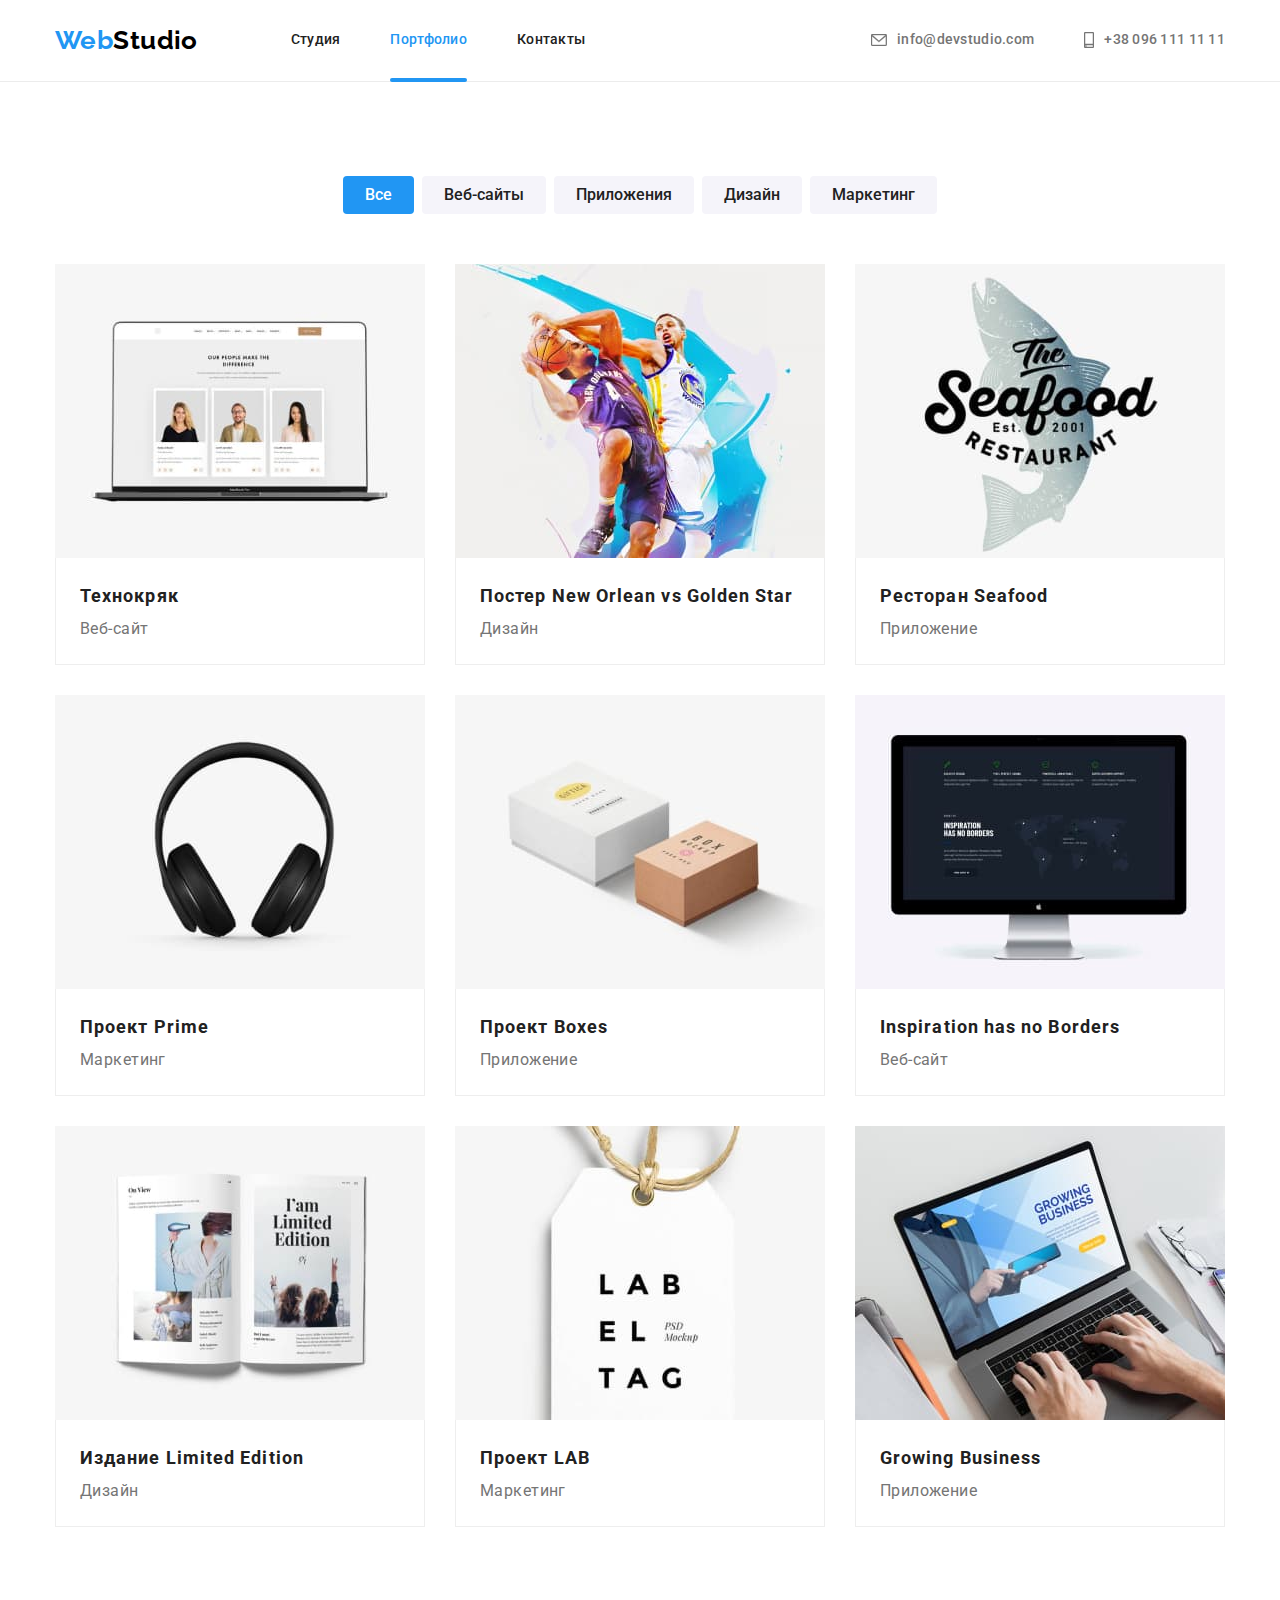
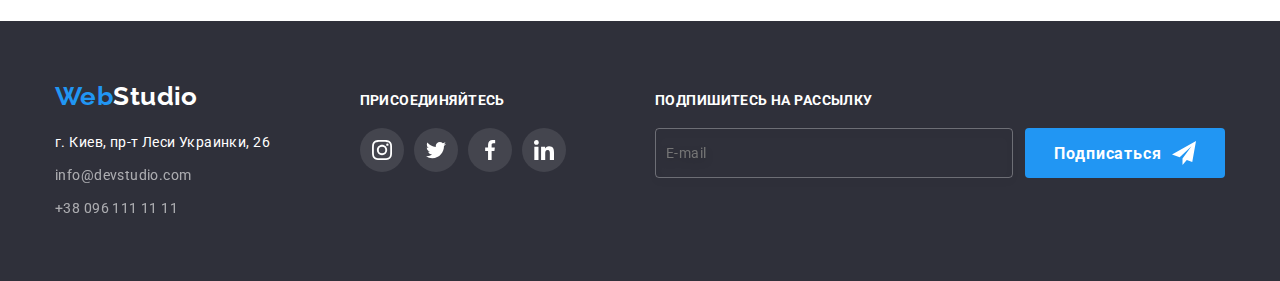
==== portfolio.html @ 37ca89a7 "Добавляет файлы из ДЗ№6" ====
<!DOCTYPE html>
<html lang="ru">
  <head>
    <meta charset="UTF-8" />
    <meta http-equiv="X-UA-Compatible" content="IE=edge" />
    <meta name="viewport" content="width=device-width, initial-scale=1.0" />
    <title>Портфолио</title>
    <link
      rel="stylesheet"
      href="https://cdnjs.cloudflare.com/ajax/libs/modern-normalize/1.0.0/modern-normalize.min.css"
    />
    <link rel="preconnect" href="https://fonts.gstatic.com" />
    <link
      href="https://fonts.googleapis.com/css2?family=Raleway:wght@700&family=Roboto:wght@400;500;700;900&display=swap"
      rel="stylesheet"
    />
    <link rel="stylesheet" href="./css/styles.css" />
  </head>
  <body>
    <header class="header">
      <div class="container">
        <nav class="nav">
          <a class="header-logo link" href="./index.html"><span class="logo-color header">Web</span>Studio</a>
          <ul class="nav-menu">
            <li class="menu-item"><a class="link" href="./index.html">Студия</a></li>
            <li class="menu-item"><a class="link current" href="./portfolio.html">Портфолио</a></li>
            <li class="menu-item"><a class="link" href="">Контакты</a></li>
          </ul>
        </nav>

        <ul class="contact-menu">
          <li class="menu-item">
            <a class="link contact-link" href="mailto:info@devstudio.com">
              <svg class="contact-icons-svg" width="16" height="12">
                <use href="./images/icons/sprite.svg#icon-mail"></use>
              </svg>
              info@devstudio.com
            </a>
          </li>
          <li class="menu-item">
            <a class="link contact-link" href="tel:+380961111111">
              <svg class="contact-icons-svg" width="10" height="16">
                <use href="./images/icons/sprite.svg#icon-phone"></use>
              </svg>
              +38 096 111 11 11
            </a>
          </li>
        </ul>
      </div>
    </header>

    <main class="main">
      <section class="portfolio section">
        <div class="container">
          <h1 class="visually-hidden">Портфолио. Фильтры проектов</h1>
          <ul class="button-list">
            <li class="button-item"><button class="filters-btn all" type="button">Все</button></li>
            <li class="button-item"><button class="filters-btn" type="button">Веб-сайты</button></li>
            <li class="button-item"><button class="filters-btn" type="button">Приложения</button></li>
            <li class="button-item"><button class="filters-btn" type="button">Дизайн</button></li>
            <li class="button-item"><button class="filters-btn" type="button">Маркетинг</button></li>
          </ul>

          <ul class="list">
            <li class="item portfolio-item">
              <a class="portfolio-card-link" href="">
                <div class="portfolio-thumb">
                  <img src="./images/portfolio/1-technokryak.jpg" width="370" height="294" alt="страница веб-сайта" />
                  <div class="portfolio-overlay">
                    <p class="portfolio-overlay-text">
                      Технокряк это современная площадка распространения коронавируса. Компании используют эту платформу
                      для цифрового шпионажа и атак на защищённые сервера конкурентов.
                    </p>
                  </div>
                </div>
                <div class="project-cards">
                  <h3 class="project-subtitle">Технокряк</h3>
                  <p class="project-text">Веб-сайт</p>
                </div>
              </a>
            </li>
            <li class="item portfolio-item">
              <a class="portfolio-card-link" href="">
                <div class="portfolio-thumb">
                  <img src="./images/portfolio/2-poster.jpg" width="370" height="294" alt="постер с волейболистами" />
                  <div class="portfolio-overlay">
                    <p class="portfolio-overlay-text">
                      Технокряк это современная площадка распространения коронавируса. Компании используют эту платформу
                      для цифрового шпионажа и атак на защищённые сервера конкурентов.
                    </p>
                  </div>
                </div>
                <div class="project-cards">
                  <h3 class="project-subtitle">Постер New Orlean vs Golden Star</h3>
                  <p class="project-text">Дизайн</p>
                </div>
              </a>
            </li>
            <li class="item portfolio-item">
              <a class="portfolio-card-link" href="">
                <div class="portfolio-thumb">
                  <img src="./images/portfolio/3-restaurant.jpg" width="370" height="294" alt="логотип ресторана" />
                  <div class="portfolio-overlay">
                    <p class="portfolio-overlay-text">
                      Технокряк это современная площадка распространения коронавируса. Компании используют эту платформу
                      для цифрового шпионажа и атак на защищённые сервера конкурентов.
                    </p>
                  </div>
                </div>
                <div class="project-cards">
                  <h3 class="project-subtitle">Ресторан Seafood</h3>
                  <p class="project-text">Приложение</p>
                </div>
              </a>
            </li>
            <li class="item portfolio-item">
              <a class="portfolio-card-link" href="">
                <div class="portfolio-thumb">
                  <img src="./images/portfolio/4-project-prime.jpg" width="370" height="294" alt="наушники" />
                  <div class="portfolio-overlay">
                    <p class="portfolio-overlay-text">
                      Технокряк это современная площадка распространения коронавируса. Компании используют эту платформу
                      для цифрового шпионажа и атак на защищённые сервера конкурентов.
                    </p>
                  </div>
                </div>
                <div class="project-cards">
                  <h3 class="project-subtitle">Проект Prime</h3>
                  <p class="project-text">Маркетинг</p>
                </div>
              </a>
            </li>
            <li class="item portfolio-item">
              <a class="portfolio-card-link" href="">
                <div class="portfolio-thumb">
                  <img src="./images/portfolio/5-project-boxes.jpg" width="370" height="294" alt="две коробки" />
                  <div class="portfolio-overlay">
                    <p class="portfolio-overlay-text">
                      Технокряк это современная площадка распространения коронавируса. Компании используют эту платформу
                      для цифрового шпионажа и атак на защищённые сервера конкурентов.
                    </p>
                  </div>
                </div>
                <div class="project-cards">
                  <h3 class="project-subtitle">Проект Boxes</h3>
                  <p class="project-text">Приложение</p>
                </div>
              </a>
            </li>
            <li class="item portfolio-item">
              <a class="portfolio-card-link" href="">
                <div class="portfolio-thumb">
                  <img
                    src="./images/portfolio/6-inspiration-has-no-borders.jpg"
                    width="370"
                    height="294"
                    alt="страница сайта"
                  />
                  <div class="portfolio-overlay">
                    <p class="portfolio-overlay-text">
                      Технокряк это современная площадка распространения коронавируса. Компании используют эту платформу
                      для цифрового шпионажа и атак на защищённые сервера конкурентов.
                    </p>
                  </div>
                </div>
                <div class="project-cards">
                  <h3 class="project-subtitle">Inspiration has no Borders</h3>
                  <p class="project-text">Веб-сайт</p>
                </div>
              </a>
            </li>
            <li class="item portfolio-item">
              <a class="portfolio-card-link" href="">
                <div class="portfolio-thumb">
                  <img
                    src="./images/portfolio/7-limited-edition.jpg"
                    width="370"
                    height="294"
                    alt="развернутая книга"
                  />
                  <div class="portfolio-overlay">
                    <p class="portfolio-overlay-text">
                      Технокряк это современная площадка распространения коронавируса. Компании используют эту платформу
                      для цифрового шпионажа и атак на защищённые сервера конкурентов.
                    </p>
                  </div>
                </div>
                <div class="project-cards">
                  <h3 class="project-subtitle">Издание Limited Edition</h3>
                  <p class="project-text">Дизайн</p>
                </div>
              </a>
            </li>
            <li class="item portfolio-item">
              <a class="portfolio-card-link" href="">
                <div class="portfolio-thumb">
                  <img src="./images/portfolio/8-project-lab.jpg" width="370" height="294" alt="карточка проекта" />
                  <div class="portfolio-overlay">
                    <p class="portfolio-overlay-text">
                      Технокряк это современная площадка распространения коронавируса. Компании используют эту платформу
                      для цифрового шпионажа и атак на защищённые сервера конкурентов.
                    </p>
                  </div>
                </div>
                <div class="project-cards">
                  <h3 class="project-subtitle">Проект LAB</h3>
                  <p class="project-text">Маркетинг</p>
                </div>
              </a>
            </li>
            <li class="item portfolio-item">
              <a class="portfolio-card-link" href="">
                <div class="portfolio-thumb">
                  <img
                    src="./images/portfolio/9-growing-business.jpg"
                    width="370"
                    height="294"
                    alt="работа за ноутбуком"
                  />
                  <div class="portfolio-overlay">
                    <p class="portfolio-overlay-text">
                      Технокряк это современная площадка распространения коронавируса. Компании используют эту платформу
                      для цифрового шпионажа и атак на защищённые сервера конкурентов.
                    </p>
                  </div>
                </div>
                <div class="project-cards">
                  <h3 class="project-subtitle">Growing Business</h3>
                  <p class="project-text">Приложение</p>
                </div>
              </a>
            </li>
          </ul>
        </div>
      </section>
    </main>
    <footer class="footer">
      <div class="container footer-box">
        <div class="footer-contact-block">
          <a class="footer-logo link" href="./index.html"><span class="logo-color footer">Web</span>Studio</a>
          <address>
            <ul class="footer-contacts">
              <li class="contacts-item">
                <a class="link" href="https://goo.gl/maps/YKfrbPaqu9JPs9dHA" target="_blank" rel="noopener noreferrer">
                  г. Киев, пр-т Леси Украинки, 26
                </a>
              </li>
              <li class="contacts-item">
                <a class="link" href="mailto:info@devstudio.com">info@devstudio.com</a>
              </li>
              <li class="contacts-item">
                <a class="link" href="tel:+380961111111">+38 096 111 11 11</a>
              </li>
            </ul>
          </address>
        </div>
        <div class="footer-social-icons">
          <p class="footer-title">присоединяйтесь</p>
          <ul class="social-icons">
            <li class="social-icons-item">
              <a href="" class="social-icons-link" target="_blank" rel="noopener noreferrer">
                <svg class="social-icons-svg">
                  <use href="./images/icons/sprite.svg#icon-instagram"></use>
                </svg>
              </a>
            </li>
            <li class="social-icons-item">
              <a href="" class="social-icons-link" target="_blank" rel="noopener noreferrer">
                <svg class="social-icons-svg">
                  <use href="./images/icons/sprite.svg#icon-twitter"></use>
                </svg>
              </a>
            </li>
            <li class="social-icons-item">
              <a href="" class="social-icons-link" target="_blank" rel="noopener noreferrer">
                <svg class="social-icons-svg">
                  <use href="./images/icons/sprite.svg#icon-facebook"></use>
                </svg>
              </a>
            </li>
            <li class="social-icons-item">
              <a href="" class="social-icons-link" target="_blank" rel="noopener noreferrer">
                <svg class="social-icons-svg">
                  <use href="./images/icons/sprite.svg#icon-linkedin"></use>
                </svg>
              </a>
            </li>
          </ul>
        </div>

        <form class="footer-form">
          <label class="footer-form-text" for="email">Подпишитесь на рассылку</label>
          <input
            class="footer-form-input"
            type="email"
            name="email"
            placeholder="E-mail"
            id="email"
            autocomplete="off"
          />
          <button class="footer-form-btn button" type="submit">
            Подписаться
            <svg class="footer-form-svg">
              <use href="./images/icons/sprite.svg#icon-send"></use>
            </svg>
          </button>
        </form>
      </div>
    </footer>
  </body>
</html>
---- css/styles.css ----
:root {
  --primary-background-color: #ffffff;
  --secondary-background-color: #2f303a;
  --accent-background-color: #f5f4fa;
  --primary-text-color: #212121;
  --secondary-text-color: #757575;
  --accent-text-color: #ffffff;
  --accent-color: #2196f3;
  --secondary-accent-color: #000000;
  --icons-color: #AFB1B8;
  --duration: 250ms;
  --timing-function: cubic-bezier(0.4, 0, 0.2, 1);
}

html {
  box-sizing: border-box;
}

*,
*::before,
*::after {
  box-sizing: inherit;
}

body {
  background-color: var(--primary-background-color);
  color: var(--primary-text-color);
  font-family: Roboto; sans-serif;
  font-size: 14px;
  letter-spacing: 0.03em;
}

h1, h2, h3, p, ul {
  margin: 0;
  padding: 0;
  list-style: none;
}

.container {
  width: 1200px;
  padding: 0 15px;
  margin: 0 auto;
}
img {
  display: block;
  max-width: 100%;
  height: auto;
}
.section {
  padding: 94px 0;
}
.list {
  display: flex;
  flex-wrap: wrap;
  margin-left: -30px;
  margin-top: -30px;
}
.item {
  margin-left: 30px;
  margin-top: 30px;
}

.button {
  background-color: var(--accent-color);
  color: var(--accent-text-color);
  font-weight: 700;
  font-size: 16px;
  line-height: 1.87;
  align-items: center;
  letter-spacing: 0.06em;
  border-radius: 4px;
  min-width: 200px;
  border: none;
  cursor: pointer;

  transform: scale(1);

  transition-property: box-shadow, transform;
  transition-duration: var(--duration);
  transition-timing-function: var(--timing-function);
}
.button:active {
  transform: scale(0.9);
}

/* Скрытые заголовки студия + портфолио */
.visually-hidden {
  position: absolute !important;
  clip: rect(1px 1px 1px 1px);
  clip: rect(1px, 1px, 1px, 1px);
  padding: 0 !important;
  border: 0 !important;
  height: 1px !important;
  width: 1px !important;
  overflow: hidden;
}

/* WebStudio */

/* header */
.header {
  border-bottom: 1px solid #ECECEC;
}

.header .container {
  display: flex;
}
.nav,
.nav-menu,
.contact-menu {
  display: inline-flex;
  align-items: center;
}
.menu-item:not(:last-child) {
  margin-right: 50px;
}
.contact-menu {
  margin-left: auto;
}
.contact-link {
  display: flex;
  align-items: center;
 }
.contact-icons-svg {
  fill: var(--secondary-text-color);
  margin-right: 10px;
  stroke: currentColor;
}

.header-logo {
  color: var(--secondary-accent-color);
  font-family: Raleway;
  font-weight: 700;
  font-size: 26px;
  line-height: 1.19;
  margin-right: 93px;
  padding: 25px 0px;
}
.logo-color.header {
  color: var(--accent-color);
  border: none;
}
.nav-menu .link {
  color: var(--primary-text-color);
}
.contact-menu .link {
  color: var(--secondary-text-color);
}
.nav-menu .link,
.contact-menu .link {
  display: inline-flex;
  padding: 32px 0;
  font-weight: 500;
  line-height: 1.14;
  letter-spacing: 0.02em; 
}

/* section hero */
.hero {
  background-color: var(--secondary-background-color);
  text-align: center;
  padding-top: 200px;
  padding-bottom: 200px;

  height: 600px;
  max-width: 1600px;
  margin-left: auto;
  margin-right: auto;
  background-image: linear-gradient(
    to right,
    rgba(47, 48, 58, 0.4),
    rgba(47, 48, 58, 0.4)
  ),
  url(../images/studio/img-overlay.jpg);
  background-repeat: no-repeat;
  background-position: center;
  background-size: cover;
}
.hero-title {
  color: var(--accent-text-color);
  font-weight: 900;
  font-size: 44px;
  line-height: 1.36;
  letter-spacing: 0.06em;
  text-transform: uppercase;
  margin-bottom: 30px;
}
.hero-btn {
  padding: 10px 34px;
}

/* section features */
.features-item {
  flex-basis: calc((100% - 4 * 30px) / 4);
}
.features-item::before {
  display: block;
  content: "";
  width: 270px;
  height: 120px; 
  background-color: var(--accent-background-color);
  border-radius: 4px;
  margin-bottom: 30px;
  background-repeat: no-repeat;
  background-size: auto;
  background-position: center;
}
.features-item:nth-child(1)::before {
  background-image: url(../images/icons/antenna.svg);
}
.features-item:nth-child(2)::before {
  background-image: url(../images/icons/clock.svg);
}
.features-item:nth-child(3)::before {
  background-image: url(../images/icons/diagram.svg);
}
.features-item:nth-child(4)::before {
  background-image: url(../images/icons/astronaut.svg);
}

.features-subtitle {
  font-weight: 700;
  font-size: 14px;
  line-height: 1.14;
  text-transform: uppercase;
  margin-bottom: 10px;
}
.features-text {
  color: var(--secondary-text-color);
  line-height: 1.71;  
}

/* working */
.working {
  padding-top: 0;
}
.working-item {
  flex-basis: calc((100% - 3 * 30px) / 3);
}
.working-title {
  font-size: 36px;
  line-height: 1.17;
  text-align: center;
  margin-bottom: 50px;
}

.working-thumb {
  position: relative;
}

.working-thumb-text {
  position: absolute;
  bottom: 0;

  width: 100%;
  height: 70px;

  display: flex;
  align-items: center;
  justify-content: center;

  background: rgba(47, 48, 58, 0.8);
}

.working-text {
  font-weight: 700;
  line-height: 1.14;
  text-transform: uppercase;

  color:var(--accent-text-color);
}


/* team */
.team {
  background-color: var(--accent-background-color);
  text-align: center;
}
.team-title {
  font-weight: 700;
  font-size: 36px;
  line-height: 1.17;
  margin-bottom: 50px;
}
.team-item {
  flex-basis: calc((100% - 4 * 30px) / 4);
  box-shadow: 0px 1px 3px rgba(0, 0, 0, 0.12), 0px 1px 1px rgba(0, 0, 0, 0.14), 0px 2px 1px rgba(0, 0, 0, 0.2);
  border-radius: 0px 0px 4px 4px;
  background-color: var(--primary-background-color);
}

.team-cards {
  padding: 30px 0px;
}
.team-subtitle {
  font-weight: 500;
  font-size: 16px;
  line-height: 1.19;
  margin-bottom: 10px;
}
.team-text {
  color: var(--secondary-text-color);
  font-size: 16px;
  line-height: 1.19;
  margin-bottom: 16px;
}
.social-icons {
  display: inline-flex;
}
.social-icons-item:not(:last-child) {
  margin-right: 10px;
}
.social-icons-link {
  display:flex;
  justify-content: center;
  align-items: center;
  width: 44px;
  height: 44px;
  border-radius: 50%;
  background-color: var(--primary-background-color);

  transition-property: background-color;
  transition-duration: var(--duration);
  transition-timing-function: var(--timing-function);
}

.social-icons-link:hover, 
.social-icons-link:focus {
  background-color: var(--accent-color);
} 
.social-icons-svg {
  width: 20px;
  height: 20px;
  fill: var(--icons-color);

  transition-property: fill;
  transition-duration: var(--duration);
  transition-timing-function: var(--timing-function);
}

.social-icons-link:hover .social-icons-svg,
.social-icons-link:focus .social-icons-svg {
  fill: var(--accent-text-color);
}

/* clients */
.client-title {
  font-weight: 700;
  font-size: 36px;
  line-height: 1.17;
  text-align: center;
  letter-spacing: 0.03em;
  margin-bottom: 50px;
}
.client-icons {
  display: inline-flex;
}
.client-icons-item:not(:last-child) {
  margin-right: 30px;
}

.client-icons-link {
  display: flex;
  justify-content: center;
  align-items: center;
  width: 170px;
  height: 92px;
  border: 1px solid var(--icons-color);
  border-radius: 4px;
  
  transition-property: border-color;
  transition-duration: var(--duration);
  transition-timing-function: var(--timing-function);
}

.client-icons-svg {
  width: 106px;
  height: 60px;
  fill: var(--icons-color);

  transition-property: fill;
  transition-duration: var(--duration);
  transition-timing-function: var(--timing-function);
}

.client-icons-link:hover,
.client-icons-link:focus {
  border-color: var(--accent-color);
}
.client-icons-link:hover .client-icons-svg ,
.client-icons-link:focus .client-icons-svg {
  fill: var(--accent-color);
}


/* footer */
.footer {
  background-color: var(--secondary-background-color);
  padding-top: 60px;
  padding-bottom: 60px;
}

.footer-box {
  display: flex;
  align-items: baseline;
}
.footer-contact-block {
  margin-right: auto;
}
.footer-contact-block,
.footer-social-icons {
  max-width: 270px;
}

.footer-logo {
  color: var(--accent-text-color);
  font-family: Raleway;
  font-weight: 700;
  font-size: 26px;
  line-height: 1.19;
}
.logo-color.footer {
  color: var(--accent-color);
  padding: 0;
}
.footer-contacts .link {
  color: var(--accent-text-color);
  font-style: normal;
  font-size: 14px;
  line-height: 1.71;
  display: inline-block;
}
.contacts-item:not(:first-child) {
  opacity: 0.6;
  margin-top: 9px;
}
.link {
  text-decoration: none;
}
.footer-logo.link {
  display: inline-block;
  margin-bottom: 20px;
}

.footer-title {
  font-size: 14px;
  font-weight: 700;
  line-height: 1.14;
  letter-spacing: 0.03em;
  text-transform: uppercase;
  color: var(--accent-text-color);
  margin-bottom: 20px;
}
.social-icons-link {
  background: rgba(255, 255, 255, 0.1);
}
.social-icons-link:not(:last-child) {
 margin-right: 10px;
}
.footer-social-icons .social-icons-svg {
  fill: var(--accent-text-color);  
}

.footer-form {
  display: inline-flex;
  max-width: 570px;
  flex-wrap: wrap;
  margin-left: auto;
 }
.footer-form-text {
  font-weight: 700;
  line-height: 1.14;
  text-transform: uppercase;
  color: var(--accent-text-color);
  margin-bottom: 20px;
}
.footer-form-input {
  width: 358px;
  height: 50px;
  border: 1px solid rgba(255, 255, 255, 0.3);
  filter: drop-shadow(0px 4px 4px rgba(0, 0, 0, 0.15));
  border-radius: 4px;
  letter-spacing: 0.03em;
  padding-left: 10px;
  background-color: transparent;
  color: rgba(255, 255, 255, 0.6);
  margin-right: 12px;
}
.footer-form-btn {
  display: flex;
  justify-content: center;
}
.footer-form-btn:hover,
.footer-form-btn:focus {
  box-shadow: 0px 4px 4px rgba(0, 0, 0, 0.15);
}

.footer-form-svg {
  width: 24px;
  height: 24px;
  margin-left: 10px;
}


/* ховер и фокус к ссылкам хедера и футера */
.link {
  transition-property: color;
  transition-duration: var(--duration);
  transition-timing-function: var(--timing-function);
}

.link:hover,
.link:focus {
  color: var(--accent-color);
}

/* подсвечивание текущей страницы */
.link.current {
  color: var(--accent-color);
}

.menu-item {
  position: relative;
}

.link.current::after  {
  content: "";
  position: absolute;
  left: 0;
  bottom: -1.5px;
  display: block;
  width: 100%;
  height: 4px;
  background: var(--accent-color);
  border-radius: 2px;
}


/* PORTFOLIO */

/* button */
.button-list {
  display: flex;
  justify-content: center;
  margin-bottom: 50px;
}
.button-item:not(:last-child) {
  margin-right: 8px;
}
.filters-btn {
  background-color: var(--accent-background-color);
  color: var(--primary-text-color);
  font-weight: 500;
  font-size: 16px;
  line-height: 1.62;
  text-align: center; 
  cursor: pointer;
  border-radius: 4px;
  border: none;
  padding: 6px 22px;
  
  transition-property: background-color, color, box-shadow;
  transition-duration: var(--duration);
  transition-timing-function: var(--timing-function);
}

.filters-btn.all{
  background-color: var(--accent-color);
  color: var(--accent-text-color);
}
.filters-btn:hover,
.filters-btn:focus {
  background-color: var(--accent-color);
  color: var(--accent-text-color);
  box-shadow: 0px 3px 1px rgba(0, 0, 0, 0.1), 0px 1px 2px rgba(0, 0, 0, 0.08), 0px 2px 2px rgba(0, 0, 0, 0.12);
}

/* projects */
.portfolio-item {
  flex-basis: calc((100% - 3 * 30px) / 3);
}
.portfolio-card-link {
  display: block;
  text-decoration: none;

  transition-property: box-shadow;
  transition-duration: var(--duration);
  transition-timing-function: var(--timing-function);
}

.portfolio-card-link:hover,
.portfolio-card-link:focus {
  box-shadow: 0px 1px 1px rgba(0, 0, 0, 0.12), 0px 4px 4px rgba(0, 0, 0, 0.06), 1px 4px 6px rgba(0, 0, 0, 0.16);
}

.portfolio-thumb {
  position: relative;
  overflow: hidden;
}

.portfolio-overlay {
  position: absolute;
  top: 0;
  left: 0;
  width: 100%;
  height: 100%;

  padding: 63px 24px;
  background: rgba(33, 150, 243, 0.9);
  opacity: 0;

  transform: translateY(100%);

  transition-property: transform, opacity;
  transition-duration:var(--duration);
  transition-timing-function: var(--timing-function);
}

.portfolio-card-link:hover .portfolio-overlay,
.portfolio-card-link:focus .portfolio-overlay {
  transform: translateY(0);
  opacity: 1;
}

.portfolio-overlay-text {
  font-size: 18px;
  line-height: 1.56;
  color: var(--accent-text-color);
}

.project-subtitle {
  font-weight: 700;
  font-size: 18px;
  line-height: 2;
  letter-spacing: 0.06em;
  color: var(--primary-text-color);
}
.project-text {
  color: var(--secondary-text-color);
  font-size: 16px;
  line-height: 1.87;
}
.project-cards {
  border: 1px solid #EEEEEE;
  border-top: none;
  padding: 20px 24px;
}

/* Модальное окно */
.backdrop {
  position: fixed;
  top:0;
  left: 0;

  width: 100%;
  height: 100%;

  background-color: rgba(0, 0, 0, 0.2);

  z-index: 1;
  opacity: 1; 

  transition-property: opacity;
  transition-duration: var(--duration);
  transition-timing-function: var(--timing-function);
}

.backdrop.is-hidden {
  opacity: 0;
  pointer-events: none;
}

.backdrop.is-hidden .modal {
  transform: translate(-50%, -50%) scale(1.1);
}

.modal {  
  position: absolute;
  top: 50%;
  left: 50%;
  transform: translate(-50%, -50%) scale(1);
  
  padding: 40px;

  width: 528px;
  height: 581px;
  max-height: 100vh;
  box-shadow: 0px 1px 3px rgba(0, 0, 0, 0.12), 0px 1px 1px rgba(0, 0, 0, 0.14), 0px 2px 1px rgba(0, 0, 0, 0.2);
  border-radius: 4px;

  background: var(--primary-background-color);
  
  transition-property: transform;
  transition-duration: var(--duration);
  transition-timing-function: var(--timing-function);
}

.modal-btn-close {
  position: absolute;
  top: 8px;
  right: 8px;

  width: 30px;
  height: 30px;

  background-color: var(--primary-background-color);
  border: 1px solid rgba(0, 0, 0, 0.1);
  border-radius: 50%;

  cursor: pointer;
  transform: scale(1)

  transition-property: transform;
  transition-duration: var(--duration);
  transition-timing-function: var(--timing-function);
}

.modal-btn-close:active {
  transform: scale(0.9);
}

.modal-btn-close:hover .modal-button-icone,
.modal-btn-close:focus .modal-button-icone {
  fill: var(--accent-color);
}

.modal-button-icone {
  width: 100%;
  height: 100%;
}
.modal-form {
  box-sizing: border-box;
  text-align: left;
  width: 100%;
  color: var(--secondary-text-color);
}
.modal-form-title {
  font-weight: 700;
  font-size: 20px;
  line-height: 1.15;
  text-align: center;
  margin-bottom: 12px;

  color: var(--primary-text-color);
}

.modal-form-field {
  position: relative;
  margin-bottom: 10px;
}
.modal-form-field:last-child {
  margin-bottom: 20px;
}

.modal-form-label {
  display: inline-block;
  font-size: 12px;
  line-height: 1.17;
  letter-spacing: 0.01em;
  margin-bottom: 4px;
}

.modal-form-input,
.modal-form-textarea {
  width: 100%;
  height: 40px;
  border: 1px solid rgba(33, 33, 33, 0.2);
  box-sizing: border-box;
  border-radius: 4px;
  padding-left: 42px ;

  transition-property: border-color;
  transition-duration: var(--duration);
  transition-timing-function: var(--timing-function);
}
.modal-form-input:focus,
.modal-form-textarea:focus {
  border-color: var(--accent-color);
  outline: none;
}

.modal-form-textarea {
  display: block;
  height: 120px;
  padding: 12px 16px;
  resize: none;
}

.modal-form-textarea::placeholder {
 color: rgba(117, 117, 117, 0.5);
}

.modal-form-icone {
  position: absolute;
  left: 12px;
  bottom: 11px;
  width: 18px;
  height: 18px;

  transition-property: fill;
  transition-duration: var(--duration);
  transition-timing-function: var(--timing-function);
}

.modal-form-input:focus + .modal-form-icone {
  fill: var(--accent-color);
}

.modal-form-checkbox {
  text-align: center;
  margin-bottom: 30px;
}
.checkbox-label {
  line-height: 1.71;
}
.checkbox-label::before {
  content: "";
  display: inline-block;
  width: 16px;
  height: 15px;

  border: 1.5px solid var(--primary-text-color);
  box-shadow: 0px 1px 3px rgba(0, 0, 0, 0.12), 0px 1px 1px rgba(0, 0, 0, 0.14), 0px 2px 1px rgba(0, 0, 0, 0.2);
  border-radius: 2px;
}

.checkbox-input:checked + .checkbox-label::before {
  background-image: url(../images/icons/check.svg);
  background-repeat: no-repeat;
  background-position: center;
  background-size: contain;
  
  background-color: var(--accent-color);
  border: var(--accent-color);
  border-radius: 2px;
}

.checkbox-input {
  transition-property: border-color;
  transition-duration: var(--duration);
  transition-timing-function: var(--timing-function);
}

.checkbox-input:focus + .checkbox-label::before {
  border-color: var(--accent-color);
}

.checkbox-input:hover + .checkbox-label::before {
  cursor: pointer;
}

.checkbox-link {
  color: var(--accent-color);
}

.modal-btn {
  display: block;
  margin-left: auto;
  margin-right: auto;
  
  height: 50px;
  box-shadow: 0px 4px 4px rgba(0, 0, 0, 0.15);
}
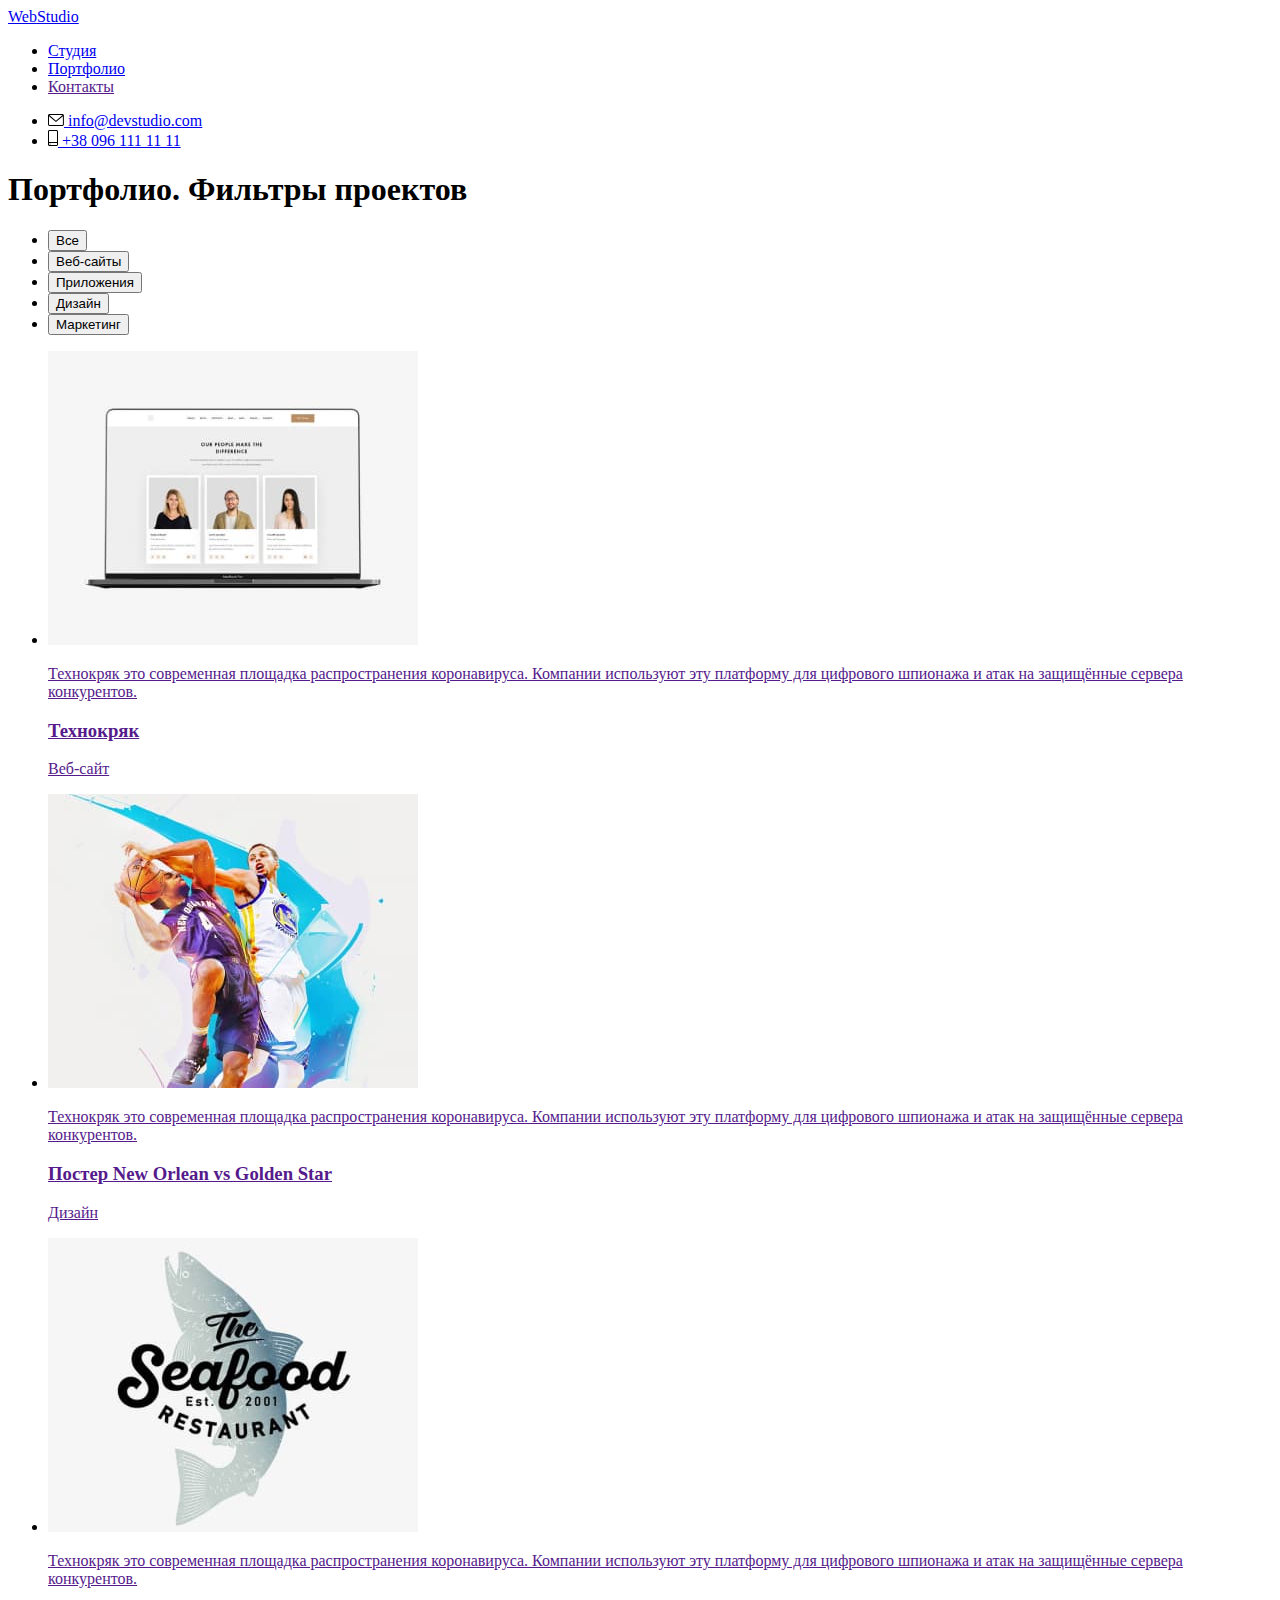
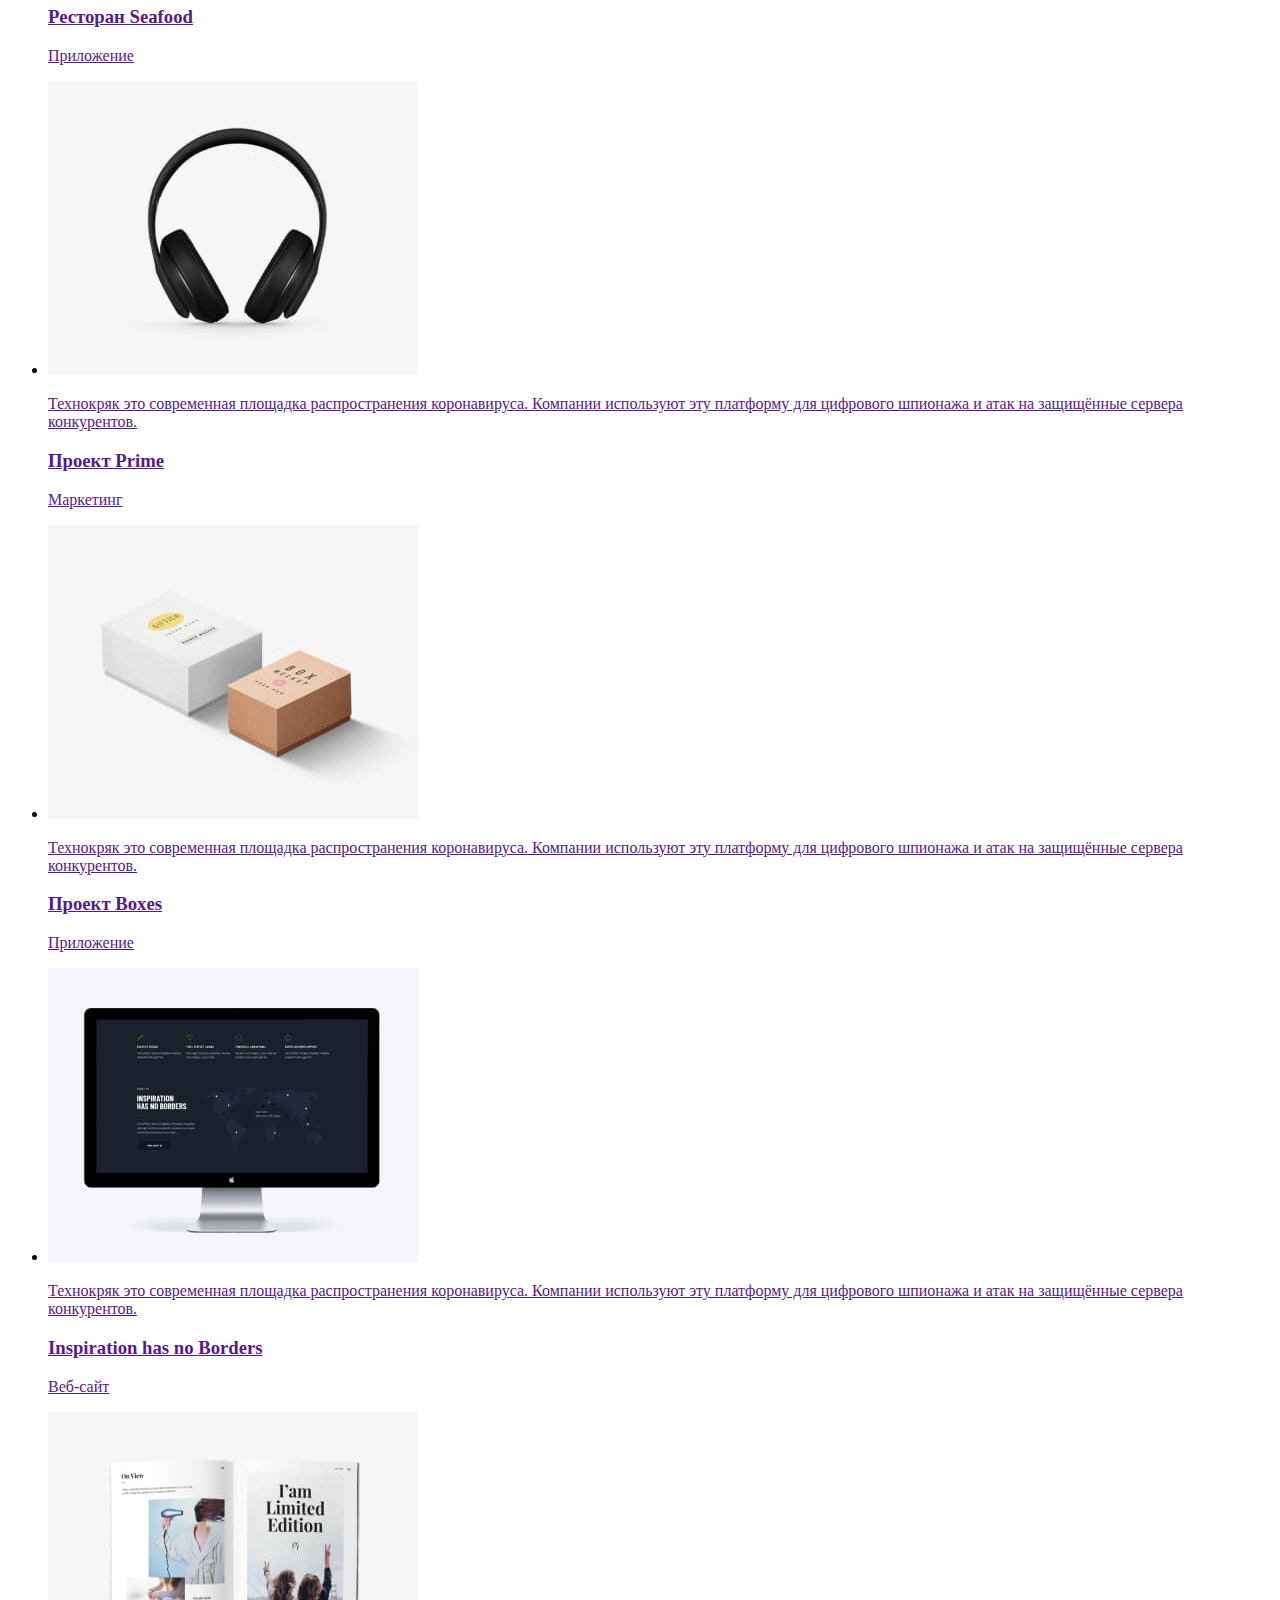
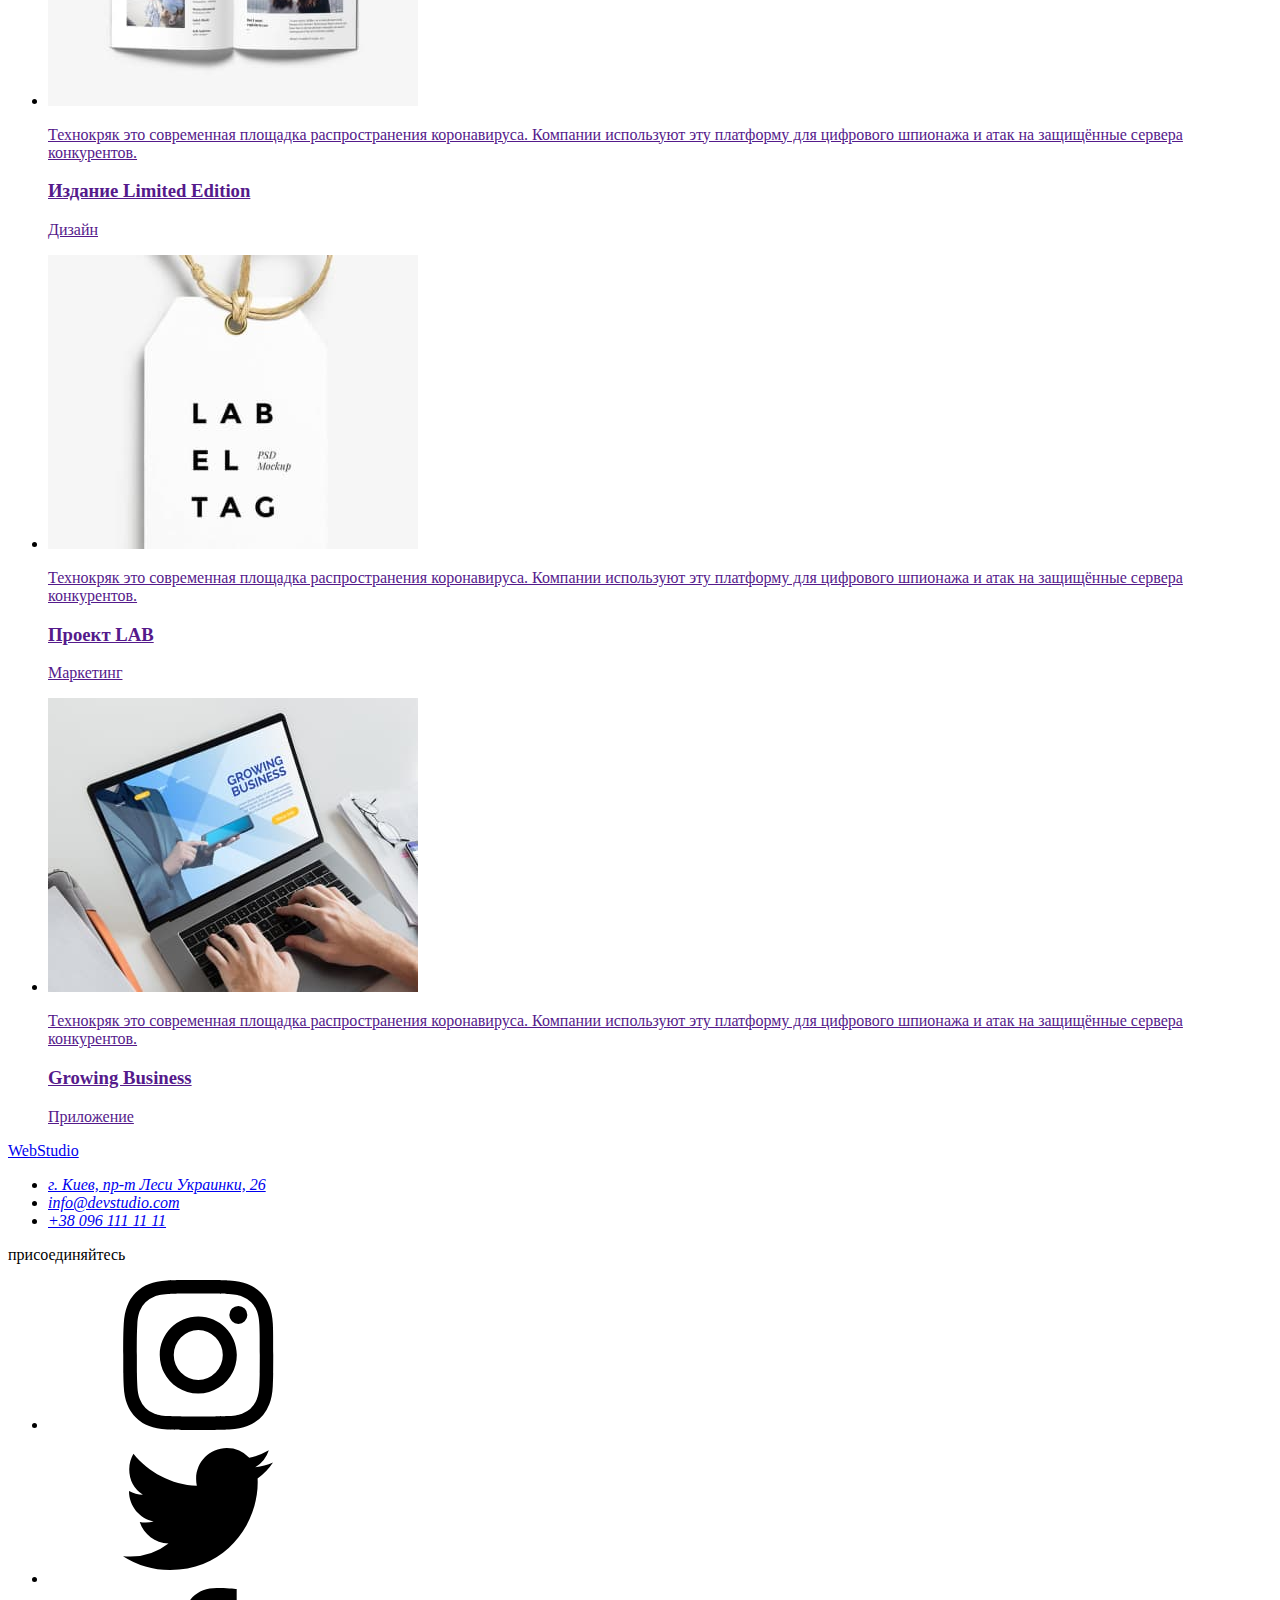
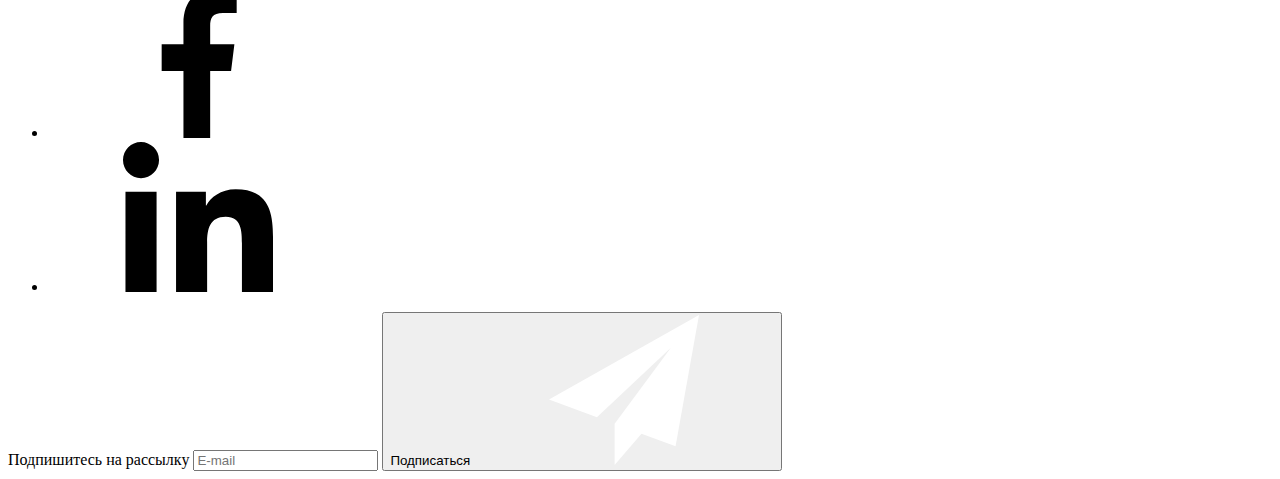
==== commit 38ea544e: "Подключает в файлах index.html и portfolio.html минифицированный файл стилей main.min.css" ====
--- a/portfolio.html
+++ b/portfolio.html
@@ -5,41 +5,34 @@
     <meta http-equiv="X-UA-Compatible" content="IE=edge" />
     <meta name="viewport" content="width=device-width, initial-scale=1.0" />
     <title>Портфолио</title>
-    <link
-      rel="stylesheet"
-      href="https://cdnjs.cloudflare.com/ajax/libs/modern-normalize/1.0.0/modern-normalize.min.css"
-    />
-    <link rel="preconnect" href="https://fonts.gstatic.com" />
-    <link
-      href="https://fonts.googleapis.com/css2?family=Raleway:wght@700&family=Roboto:wght@400;500;700;900&display=swap"
-      rel="stylesheet"
-    />
-    <link rel="stylesheet" href="./css/styles.css" />
+    <link rel="stylesheet" href="./css/main.min.css " />
   </head>
   <body>
     <header class="header">
-      <div class="container">
-        <nav class="nav">
-          <a class="header-logo link" href="./index.html"><span class="logo-color header">Web</span>Studio</a>
-          <ul class="nav-menu">
-            <li class="menu-item"><a class="link" href="./index.html">Студия</a></li>
-            <li class="menu-item"><a class="link current" href="./portfolio.html">Портфолио</a></li>
-            <li class="menu-item"><a class="link" href="">Контакты</a></li>
+      <div class="container header__container">
+        <nav class="header__nav">
+          <a class="header__logo logo link" href="./index.html"><span class="logo--accent">Web</span>Studio</a>
+          <ul class="menu">
+            <li class="menu__item"><a class="link menu__link" href="./index.html">Студия</a></li>
+            <li class="menu__item">
+              <a class="link menu__link menu__link--current" href="./portfolio.html">Портфолио</a>
+            </li>
+            <li class="menu__item"><a class="link menu__link" href="">Контакты</a></li>
           </ul>
         </nav>
 
-        <ul class="contact-menu">
-          <li class="menu-item">
-            <a class="link contact-link" href="mailto:info@devstudio.com">
-              <svg class="contact-icons-svg" width="16" height="12">
+        <ul class="menu header__contact">
+          <li class="menu__item">
+            <a class="link menu__link" href="mailto:info@devstudio.com">
+              <svg class="menu__icon" width="16" height="12">
                 <use href="./images/icons/sprite.svg#icon-mail"></use>
               </svg>
               info@devstudio.com
             </a>
           </li>
-          <li class="menu-item">
-            <a class="link contact-link" href="tel:+380961111111">
-              <svg class="contact-icons-svg" width="10" height="16">
+          <li class="menu__item">
+            <a class="link menu__link" href="tel:+380961111111">
+              <svg class="menu__icon" width="10" height="16">
                 <use href="./images/icons/sprite.svg#icon-phone"></use>
               </svg>
               +38 096 111 11 11
@@ -53,180 +46,180 @@
       <section class="portfolio section">
         <div class="container">
           <h1 class="visually-hidden">Портфолио. Фильтры проектов</h1>
-          <ul class="button-list">
-            <li class="button-item"><button class="filters-btn all" type="button">Все</button></li>
-            <li class="button-item"><button class="filters-btn" type="button">Веб-сайты</button></li>
-            <li class="button-item"><button class="filters-btn" type="button">Приложения</button></li>
-            <li class="button-item"><button class="filters-btn" type="button">Дизайн</button></li>
-            <li class="button-item"><button class="filters-btn" type="button">Маркетинг</button></li>
+          <ul class="filters">
+            <li class="filters__item"><button class="filters__btn filters__btn--current" type="button">Все</button></li>
+            <li class="filters__item"><button class="filters__btn" type="button">Веб-сайты</button></li>
+            <li class="filters__item"><button class="filters__btn" type="button">Приложения</button></li>
+            <li class="filters__item"><button class="filters__btn" type="button">Дизайн</button></li>
+            <li class="filters__item"><button class="filters__btn" type="button">Маркетинг</button></li>
           </ul>
 
-          <ul class="list">
-            <li class="item portfolio-item">
-              <a class="portfolio-card-link" href="">
-                <div class="portfolio-thumb">
+          <ul class="portfolio flex-list">
+            <li class="item portfolio__item">
+              <a class="portfolio__link" href="">
+                <div class="portfolio__thumb">
                   <img src="./images/portfolio/1-technokryak.jpg" width="370" height="294" alt="страница веб-сайта" />
-                  <div class="portfolio-overlay">
-                    <p class="portfolio-overlay-text">
-                      Технокряк это современная площадка распространения коронавируса. Компании используют эту платформу
-                      для цифрового шпионажа и атак на защищённые сервера конкурентов.
-                    </p>
-                  </div>
-                </div>
-                <div class="project-cards">
-                  <h3 class="project-subtitle">Технокряк</h3>
-                  <p class="project-text">Веб-сайт</p>
-                </div>
-              </a>
-            </li>
-            <li class="item portfolio-item">
-              <a class="portfolio-card-link" href="">
-                <div class="portfolio-thumb">
+                  <div class="portfolio__overlay">
+                    <p class="portfolio__text">
+                      Технокряк это современная площадка распространения коронавируса. Компании используют эту платформу
+                      для цифрового шпионажа и атак на защищённые сервера конкурентов.
+                    </p>
+                  </div>
+                </div>
+                <div class="portfolio__project">
+                  <h3 class="portfolio__subtitle">Технокряк</h3>
+                  <p class="portfolio__label">Веб-сайт</p>
+                </div>
+              </a>
+            </li>
+            <li class="item portfolio__item">
+              <a class="portfolio__link" href="">
+                <div class="portfolio__thumb">
                   <img src="./images/portfolio/2-poster.jpg" width="370" height="294" alt="постер с волейболистами" />
-                  <div class="portfolio-overlay">
-                    <p class="portfolio-overlay-text">
-                      Технокряк это современная площадка распространения коронавируса. Компании используют эту платформу
-                      для цифрового шпионажа и атак на защищённые сервера конкурентов.
-                    </p>
-                  </div>
-                </div>
-                <div class="project-cards">
-                  <h3 class="project-subtitle">Постер New Orlean vs Golden Star</h3>
-                  <p class="project-text">Дизайн</p>
-                </div>
-              </a>
-            </li>
-            <li class="item portfolio-item">
-              <a class="portfolio-card-link" href="">
-                <div class="portfolio-thumb">
+                  <div class="portfolio__overlay">
+                    <p class="portfolio__text">
+                      Технокряк это современная площадка распространения коронавируса. Компании используют эту платформу
+                      для цифрового шпионажа и атак на защищённые сервера конкурентов.
+                    </p>
+                  </div>
+                </div>
+                <div class="portfolio__project">
+                  <h3 class="portfolio__subtitle">Постер New Orlean vs Golden Star</h3>
+                  <p class="portfolio__label">Дизайн</p>
+                </div>
+              </a>
+            </li>
+            <li class="item portfolio__item">
+              <a class="portfolio__link" href="">
+                <div class="portfolio__thumb">
                   <img src="./images/portfolio/3-restaurant.jpg" width="370" height="294" alt="логотип ресторана" />
-                  <div class="portfolio-overlay">
-                    <p class="portfolio-overlay-text">
-                      Технокряк это современная площадка распространения коронавируса. Компании используют эту платформу
-                      для цифрового шпионажа и атак на защищённые сервера конкурентов.
-                    </p>
-                  </div>
-                </div>
-                <div class="project-cards">
-                  <h3 class="project-subtitle">Ресторан Seafood</h3>
-                  <p class="project-text">Приложение</p>
-                </div>
-              </a>
-            </li>
-            <li class="item portfolio-item">
-              <a class="portfolio-card-link" href="">
-                <div class="portfolio-thumb">
+                  <div class="portfolio__overlay">
+                    <p class="portfolio__text">
+                      Технокряк это современная площадка распространения коронавируса. Компании используют эту платформу
+                      для цифрового шпионажа и атак на защищённые сервера конкурентов.
+                    </p>
+                  </div>
+                </div>
+                <div class="portfolio__project">
+                  <h3 class="portfolio__subtitle">Ресторан Seafood</h3>
+                  <p class="portfolio__label">Приложение</p>
+                </div>
+              </a>
+            </li>
+            <li class="item portfolio__item">
+              <a class="portfolio__link" href="">
+                <div class="portfolio__thumb">
                   <img src="./images/portfolio/4-project-prime.jpg" width="370" height="294" alt="наушники" />
-                  <div class="portfolio-overlay">
-                    <p class="portfolio-overlay-text">
-                      Технокряк это современная площадка распространения коронавируса. Компании используют эту платформу
-                      для цифрового шпионажа и атак на защищённые сервера конкурентов.
-                    </p>
-                  </div>
-                </div>
-                <div class="project-cards">
-                  <h3 class="project-subtitle">Проект Prime</h3>
-                  <p class="project-text">Маркетинг</p>
-                </div>
-              </a>
-            </li>
-            <li class="item portfolio-item">
-              <a class="portfolio-card-link" href="">
-                <div class="portfolio-thumb">
+                  <div class="portfolio__overlay">
+                    <p class="portfolio__text">
+                      Технокряк это современная площадка распространения коронавируса. Компании используют эту платформу
+                      для цифрового шпионажа и атак на защищённые сервера конкурентов.
+                    </p>
+                  </div>
+                </div>
+                <div class="portfolio__project">
+                  <h3 class="portfolio__subtitle">Проект Prime</h3>
+                  <p class="portfolio__label">Маркетинг</p>
+                </div>
+              </a>
+            </li>
+            <li class="item portfolio__item">
+              <a class="portfolio__link" href="">
+                <div class="portfolio__thumb">
                   <img src="./images/portfolio/5-project-boxes.jpg" width="370" height="294" alt="две коробки" />
-                  <div class="portfolio-overlay">
-                    <p class="portfolio-overlay-text">
-                      Технокряк это современная площадка распространения коронавируса. Компании используют эту платформу
-                      для цифрового шпионажа и атак на защищённые сервера конкурентов.
-                    </p>
-                  </div>
-                </div>
-                <div class="project-cards">
-                  <h3 class="project-subtitle">Проект Boxes</h3>
-                  <p class="project-text">Приложение</p>
-                </div>
-              </a>
-            </li>
-            <li class="item portfolio-item">
-              <a class="portfolio-card-link" href="">
-                <div class="portfolio-thumb">
+                  <div class="portfolio__overlay">
+                    <p class="portfolio__text">
+                      Технокряк это современная площадка распространения коронавируса. Компании используют эту платформу
+                      для цифрового шпионажа и атак на защищённые сервера конкурентов.
+                    </p>
+                  </div>
+                </div>
+                <div class="portfolio__project">
+                  <h3 class="portfolio__subtitle">Проект Boxes</h3>
+                  <p class="portfolio__label">Приложение</p>
+                </div>
+              </a>
+            </li>
+            <li class="item portfolio__item">
+              <a class="portfolio__link" href="">
+                <div class="portfolio__thumb">
                   <img
                     src="./images/portfolio/6-inspiration-has-no-borders.jpg"
                     width="370"
                     height="294"
                     alt="страница сайта"
                   />
-                  <div class="portfolio-overlay">
-                    <p class="portfolio-overlay-text">
-                      Технокряк это современная площадка распространения коронавируса. Компании используют эту платформу
-                      для цифрового шпионажа и атак на защищённые сервера конкурентов.
-                    </p>
-                  </div>
-                </div>
-                <div class="project-cards">
-                  <h3 class="project-subtitle">Inspiration has no Borders</h3>
-                  <p class="project-text">Веб-сайт</p>
-                </div>
-              </a>
-            </li>
-            <li class="item portfolio-item">
-              <a class="portfolio-card-link" href="">
-                <div class="portfolio-thumb">
+                  <div class="portfolio__overlay">
+                    <p class="portfolio__text">
+                      Технокряк это современная площадка распространения коронавируса. Компании используют эту платформу
+                      для цифрового шпионажа и атак на защищённые сервера конкурентов.
+                    </p>
+                  </div>
+                </div>
+                <div class="portfolio__project">
+                  <h3 class="portfolio__subtitle">Inspiration has no Borders</h3>
+                  <p class="portfolio__label">Веб-сайт</p>
+                </div>
+              </a>
+            </li>
+            <li class="item portfolio__item">
+              <a class="portfolio__link" href="">
+                <div class="portfolio__thumb">
                   <img
                     src="./images/portfolio/7-limited-edition.jpg"
                     width="370"
                     height="294"
                     alt="развернутая книга"
                   />
-                  <div class="portfolio-overlay">
-                    <p class="portfolio-overlay-text">
-                      Технокряк это современная площадка распространения коронавируса. Компании используют эту платформу
-                      для цифрового шпионажа и атак на защищённые сервера конкурентов.
-                    </p>
-                  </div>
-                </div>
-                <div class="project-cards">
-                  <h3 class="project-subtitle">Издание Limited Edition</h3>
-                  <p class="project-text">Дизайн</p>
-                </div>
-              </a>
-            </li>
-            <li class="item portfolio-item">
-              <a class="portfolio-card-link" href="">
-                <div class="portfolio-thumb">
+                  <div class="portfolio__overlay">
+                    <p class="portfolio__text">
+                      Технокряк это современная площадка распространения коронавируса. Компании используют эту платформу
+                      для цифрового шпионажа и атак на защищённые сервера конкурентов.
+                    </p>
+                  </div>
+                </div>
+                <div class="portfolio__project">
+                  <h3 class="portfolio__subtitle">Издание Limited Edition</h3>
+                  <p class="portfolio__label">Дизайн</p>
+                </div>
+              </a>
+            </li>
+            <li class="item portfolio__item">
+              <a class="portfolio__link" href="">
+                <div class="portfolio__thumb">
                   <img src="./images/portfolio/8-project-lab.jpg" width="370" height="294" alt="карточка проекта" />
-                  <div class="portfolio-overlay">
-                    <p class="portfolio-overlay-text">
-                      Технокряк это современная площадка распространения коронавируса. Компании используют эту платформу
-                      для цифрового шпионажа и атак на защищённые сервера конкурентов.
-                    </p>
-                  </div>
-                </div>
-                <div class="project-cards">
-                  <h3 class="project-subtitle">Проект LAB</h3>
-                  <p class="project-text">Маркетинг</p>
-                </div>
-              </a>
-            </li>
-            <li class="item portfolio-item">
-              <a class="portfolio-card-link" href="">
-                <div class="portfolio-thumb">
+                  <div class="portfolio__overlay">
+                    <p class="portfolio__text">
+                      Технокряк это современная площадка распространения коронавируса. Компании используют эту платформу
+                      для цифрового шпионажа и атак на защищённые сервера конкурентов.
+                    </p>
+                  </div>
+                </div>
+                <div class="portfolio__project">
+                  <h3 class="portfolio__subtitle">Проект LAB</h3>
+                  <p class="portfolio__label">Маркетинг</p>
+                </div>
+              </a>
+            </li>
+            <li class="item portfolio__item">
+              <a class="portfolio__link" href="">
+                <div class="portfolio__thumb">
                   <img
                     src="./images/portfolio/9-growing-business.jpg"
                     width="370"
                     height="294"
                     alt="работа за ноутбуком"
                   />
-                  <div class="portfolio-overlay">
-                    <p class="portfolio-overlay-text">
-                      Технокряк это современная площадка распространения коронавируса. Компании используют эту платформу
-                      для цифрового шпионажа и атак на защищённые сервера конкурентов.
-                    </p>
-                  </div>
-                </div>
-                <div class="project-cards">
-                  <h3 class="project-subtitle">Growing Business</h3>
-                  <p class="project-text">Приложение</p>
+                  <div class="portfolio__overlay">
+                    <p class="portfolio__text">
+                      Технокряк это современная площадка распространения коронавируса. Компании используют эту платформу
+                      для цифрового шпионажа и атак на защищённые сервера конкурентов.
+                    </p>
+                  </div>
+                </div>
+                <div class="portfolio__project">
+                  <h3 class="portfolio__subtitle">Growing Business</h3>
+                  <p class="portfolio__label">Приложение</p>
                 </div>
               </a>
             </li>
@@ -234,53 +227,59 @@
         </div>
       </section>
     </main>
-    <footer class="footer">
-      <div class="container footer-box">
-        <div class="footer-contact-block">
-          <a class="footer-logo link" href="./index.html"><span class="logo-color footer">Web</span>Studio</a>
+
+    <footer class="footer block block--bg-dark">
+      <div class="container footer__box">
+        <div class="footer__block">
+          <a class="logo footer__logo link" href="./index.html"><span class="logo--accent">Web</span>Studio</a>
           <address>
-            <ul class="footer-contacts">
-              <li class="contacts-item">
-                <a class="link" href="https://goo.gl/maps/YKfrbPaqu9JPs9dHA" target="_blank" rel="noopener noreferrer">
+            <ul class="contacts">
+              <li class="address__item">
+                <a
+                  class="link address__link"
+                  href="https://goo.gl/maps/YKfrbPaqu9JPs9dHA"
+                  target="_blank"
+                  rel="noopener noreferrer"
+                >
                   г. Киев, пр-т Леси Украинки, 26
                 </a>
               </li>
-              <li class="contacts-item">
-                <a class="link" href="mailto:info@devstudio.com">info@devstudio.com</a>
+              <li class="address__item">
+                <a class="link address__link" href="mailto:info@devstudio.com">info@devstudio.com</a>
               </li>
-              <li class="contacts-item">
-                <a class="link" href="tel:+380961111111">+38 096 111 11 11</a>
+              <li class="address__item">
+                <a class="link address__link" href="tel:+380961111111">+38 096 111 11 11</a>
               </li>
             </ul>
           </address>
         </div>
-        <div class="footer-social-icons">
-          <p class="footer-title">присоединяйтесь</p>
+        <div class="footer__block">
+          <p class="footer__title">присоединяйтесь</p>
           <ul class="social-icons">
-            <li class="social-icons-item">
-              <a href="" class="social-icons-link" target="_blank" rel="noopener noreferrer">
-                <svg class="social-icons-svg">
+            <li class="social-icons__item">
+              <a href="" class="social-icons__link" target="_blank" rel="noopener noreferrer">
+                <svg class="social-icons__svg social-icons__svg--write">
                   <use href="./images/icons/sprite.svg#icon-instagram"></use>
                 </svg>
               </a>
             </li>
-            <li class="social-icons-item">
-              <a href="" class="social-icons-link" target="_blank" rel="noopener noreferrer">
-                <svg class="social-icons-svg">
+            <li class="social-icons__item">
+              <a href="" class="social-icons__link" target="_blank" rel="noopener noreferrer">
+                <svg class="social-icons__svg social-icons__svg--write">
                   <use href="./images/icons/sprite.svg#icon-twitter"></use>
                 </svg>
               </a>
             </li>
-            <li class="social-icons-item">
-              <a href="" class="social-icons-link" target="_blank" rel="noopener noreferrer">
-                <svg class="social-icons-svg">
+            <li class="social-icons__item">
+              <a href="" class="social-icons__link" target="_blank" rel="noopener noreferrer">
+                <svg class="social-icons__svg social-icons__svg--write">
                   <use href="./images/icons/sprite.svg#icon-facebook"></use>
                 </svg>
               </a>
             </li>
-            <li class="social-icons-item">
-              <a href="" class="social-icons-link" target="_blank" rel="noopener noreferrer">
-                <svg class="social-icons-svg">
+            <li class="social-icons__item">
+              <a href="" class="social-icons__link" target="_blank" rel="noopener noreferrer">
+                <svg class="social-icons__svg social-icons__svg--write">
                   <use href="./images/icons/sprite.svg#icon-linkedin"></use>
                 </svg>
               </a>
@@ -288,19 +287,19 @@
           </ul>
         </div>
 
-        <form class="footer-form">
-          <label class="footer-form-text" for="email">Подпишитесь на рассылку</label>
+        <form class="form-subscription">
+          <label class="form-subscription__text" for="email">Подпишитесь на рассылку</label>
           <input
-            class="footer-form-input"
+            class="form-subscription__input"
             type="email"
             name="email"
             placeholder="E-mail"
             id="email"
             autocomplete="off"
           />
-          <button class="footer-form-btn button" type="submit">
+          <button class="form-subscription__btn button" type="submit">
             Подписаться
-            <svg class="footer-form-svg">
+            <svg class="form-subscription__svg">
               <use href="./images/icons/sprite.svg#icon-send"></use>
             </svg>
           </button>
